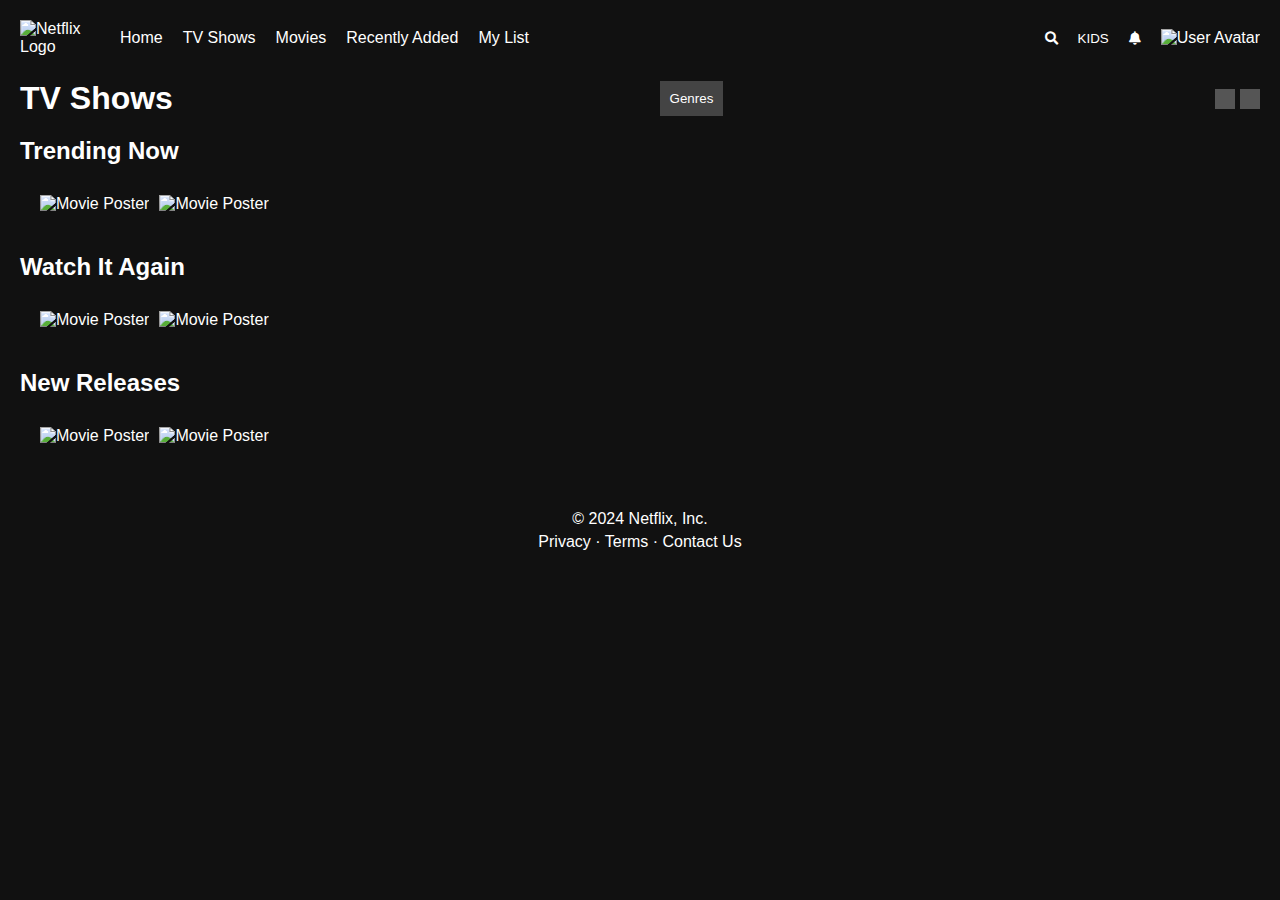
==== index.html @ fda11898 "." ====
<!DOCTYPE html>
<html lang="en">
<head>
    <meta charset="UTF-8">
    <meta name="viewport" content="width=device-width, initial-scale=1.0">
    <title>Netflix</title>
	    <link rel="stylesheet" href="https://cdnjs.cloudflare.com/ajax/libs/font-awesome/5.15.4/css/all.min.css">

    <link rel="stylesheet" href="assets/css/style.css">
</head>
<body>
    <div class="navbar">
        <div class="navbar_left">
            <img src="https://upload.wikimedia.org/wikipedia/commons/0/08/Netflix_2015_logo.svg" alt="Netflix Logo" class="logo">
            <ul class="navbar_menu">
                <li>Home</li>
                <li>TV Shows</li>
                <li>Movies</li>
                <li>Recently Added</li>
                <li>My List</li>
            </ul>
        </div>
        <div class="navbar_right">
            <button class="nav_btn"><i class="fas fa-search"></i></button>
            <button class="nav_btn">KIDS</button>
            <button class="nav_btn"><i class="fas fa-bell"></i></button>
            <div class="nav_profile">
                <img src="https://upload.wikimedia.org/wikipedia/commons/0/0b/Netflix-avatar.png" alt="User Avatar" class="avatar">
                <div class="dropdown_menu">
                    <ul>
                        <li>Account</li>
                        <li>Help Center</li>
                        <li>Sign Out</li>
                    </ul>
                </div>
            </div>
        </div>
    </div>

    <main>
        <div class="main_header">
            <h1>TV Shows</h1>
            <div class="dropdown">
                <button class="dropdown_btn">Genres</button>
                <div class="dropdown_content">
                    <a href="#">Action</a>
                    <a href="#">Comedy</a>
                    <a href="#">Drama</a>
                    <!-- Aggiungi altri generi -->
                </div>
            </div>
            <div class="layout_buttons">
                <button class="layout_btn"></button>
                <button class="layout_btn"></button>
            </div>
        </div>

        <div class="row">
            <h2>Trending Now</h2>
            <div class="row_posters">
                <img class="row_poster" src="https://image.tmdb.org/t/p/original/path_to_your_image.jpg" alt="Movie Poster">
                <img class="row_poster" src="https://image.tmdb.org/t/p/original/path_to_your_image.jpg" alt="Movie Poster">
                <!-- Aggiungi altre immagini di film -->
            </div>
        </div>

        <div class="row">
            <h2>Watch It Again</h2>
            <div class="row_posters">
                <img class="row_poster" src="https://image.tmdb.org/t/p/original/path_to_your_image.jpg" alt="Movie Poster">
                <img class="row_poster" src="https://image.tmdb.org/t/p/original/path_to_your_image.jpg" alt="Movie Poster">
                <!-- Aggiungi altre immagini di film -->
            </div>
        </div>

        <div class="row">
            <h2>New Releases</h2>
            <div class="row_posters">
                <img class="row_poster" src="https://image.tmdb.org/t/p/original/path_to_your_image.jpg" alt="Movie Poster">
                <img class="row_poster" src="https://image.tmdb.org/t/p/original/path_to_your_image.jpg" alt="Movie Poster">
                <!-- Aggiungi altre immagini di film -->
            </div>
        </div>
    </main>

    <footer class="footer">
        <p>&copy; 2024 Netflix, Inc.</p>
        <p>Privacy · Terms · Contact Us</p>
    </footer>
</body>
</html>
---- assets/css/style.css ----
* {
    box-sizing: border-box;
    margin: 0;
    padding: 0;
}

body {
    background-color: #111;
    color: white;
    font-family: 'Arial', sans-serif;
}

.navbar {
    display: flex;
    justify-content: space-between;
    align-items: center;
    padding: 20px;
    position: fixed;
    width: 100%;
    top: 0;
    z-index: 1;
    background-color: #111;
}

.logo {
    width: 80px;
}

.navbar_left {
    display: flex;
    align-items: center;
}

.navbar_menu {
    display: flex;
    list-style: none;
    margin-left: 20px;
}

.navbar_menu li {
    margin-right: 20px;
    cursor: pointer;
}

.navbar_right {
    display: flex;
    align-items: center;
}

.nav_btn {
    background: none;
    border: none;
    color: white;
    margin-right: 20px;
    cursor: pointer;
}

.nav_profile {
    position: relative;
}

.avatar {
    width: 30px;
    cursor: pointer;
}

.dropdown_menu {
    display: none;
    position: absolute;
    right: 0;
    background-color: #333;
    border: 1px solid #444;
    border-radius: 5px;
}

.dropdown_menu ul {
    list-style: none;
    padding: 10px;
}

.dropdown_menu li {
    padding: 10px 0;
    cursor: pointer;
}

.nav_profile:hover .dropdown_menu {
    display: block;
}

main {
    padding-top: 80px;
    padding-left: 20px;
    padding-right: 20px;
}

.main_header {
    display: flex;
    align-items: center;
    justify-content: space-between;
    margin-bottom: 20px;
}

.dropdown {
    position: relative;
    display: inline-block;
}

.dropdown_btn {
    background-color: #444;
    color: white;
    border: none;
    padding: 10px;
    cursor: pointer;
}

.dropdown_content {
    display: none;
    position: absolute;
    background-color: #444;
    min-width: 160px;
    box-shadow: 0px 8px 16px 0px rgba(0,0,0,0.2);
    z-index: 1;
}

.dropdown_content a {
    color: white;
    padding: 12px 16px;
    text-decoration: none;
    display: block;
}

.dropdown_content a:hover {
    background-color: #555;
}

.dropdown:hover .dropdown_content {
    display: block;
}

.layout_buttons {
    display: flex;
}

.layout_btn {
    width: 20px;
    height: 20px;
    background-color: #555;
    border: none;
    margin-left: 5px;
    cursor: pointer;
}

.row {
    margin-bottom: 20px;
}

.row h2 {
    margin-bottom: 10px;
}

.row_posters {
    display: flex;
    overflow-y: hidden;
    overflow-x: scroll;
    padding: 20px;
}

.row_poster {
    max-height: 200px;
    object-fit: contain;
    margin-right: 10px;
    transition: transform 0.2s;
}

.row_poster:hover {
    transform: scale(1.08);
}

.footer {
    background-color: #111;
    text-align: center;
    padding: 20px;
    margin-top: 20px;
}

.footer p {
    margin: 5px 0;
}
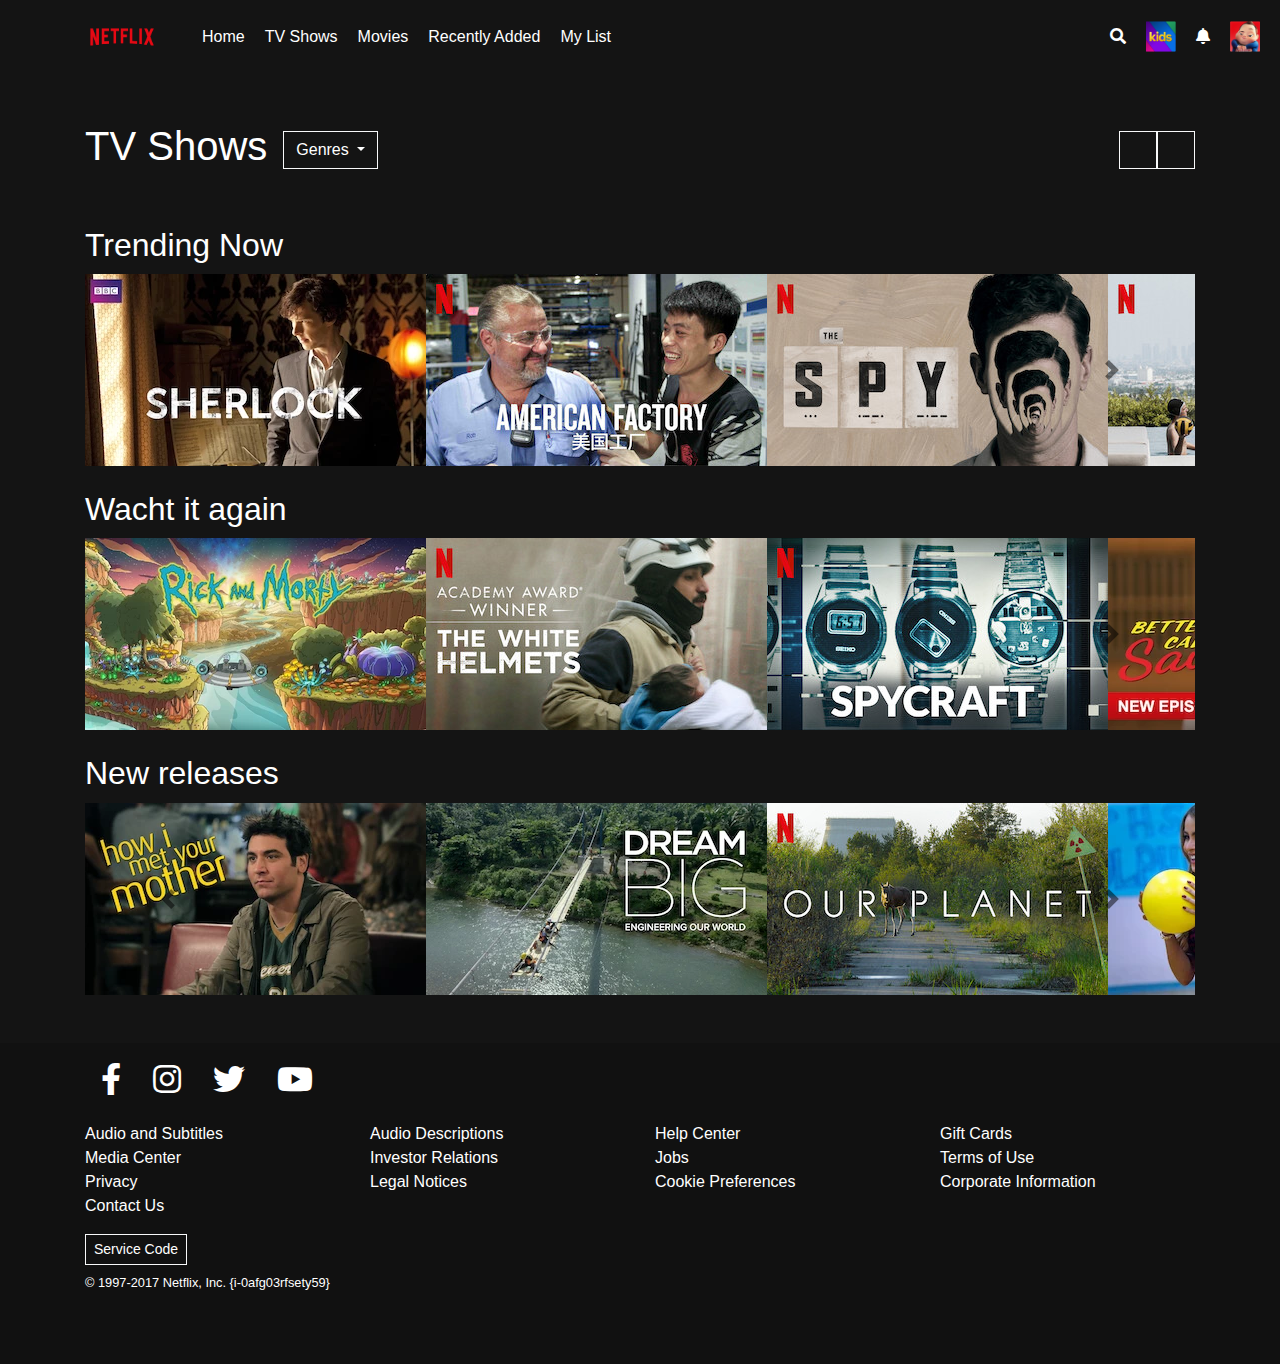
==== commit 5497124f: "." ====
--- a/index.html
+++ b/index.html
@@ -4,17 +4,17 @@
     <meta charset="UTF-8">
     <meta name="viewport" content="width=device-width, initial-scale=1.0">
     <title>Netflix</title>
-	    <link rel="stylesheet" href="https://cdnjs.cloudflare.com/ajax/libs/font-awesome/5.15.4/css/all.min.css">
-
+    <link href="https://stackpath.bootstrapcdn.com/bootstrap/4.5.2/css/bootstrap.min.css" rel="stylesheet">
+    <link rel="stylesheet" href="https://cdnjs.cloudflare.com/ajax/libs/font-awesome/5.15.4/css/all.min.css">
     <link rel="stylesheet" href="assets/css/style.css">
 </head>
 <body>
     <div class="navbar">
         <div class="navbar_left">
-            <img src="https://upload.wikimedia.org/wikipedia/commons/0/08/Netflix_2015_logo.svg" alt="Netflix Logo" class="logo">
+            <img src="assets/netflix_logo.png" alt="Netflix Logo" class="logo">
             <ul class="navbar_menu">
-                <li>Home</li>
-                <li>TV Shows</li>
+                <li class="disabled">Home</li>
+                <li class="active">TV Shows</li>
                 <li>Movies</li>
                 <li>Recently Added</li>
                 <li>My List</li>
@@ -22,10 +22,10 @@
         </div>
         <div class="navbar_right">
             <button class="nav_btn"><i class="fas fa-search"></i></button>
-            <button class="nav_btn">KIDS</button>
+            <button class="nav_btn"><img src="assets/kids_icon.png" width="30"></button>
             <button class="nav_btn"><i class="fas fa-bell"></i></button>
             <div class="nav_profile">
-                <img src="https://upload.wikimedia.org/wikipedia/commons/0/0b/Netflix-avatar.png" alt="User Avatar" class="avatar">
+                <img src="assets/avatar.png" alt="User Avatar" class="avatar">
                 <div class="dropdown_menu">
                     <ul>
                         <li>Account</li>
@@ -38,54 +38,173 @@
     </div>
 
     <main>
-        <div class="main_header">
-            <h1>TV Shows</h1>
-            <div class="dropdown">
-                <button class="dropdown_btn">Genres</button>
-                <div class="dropdown_content">
-                    <a href="#">Action</a>
-                    <a href="#">Comedy</a>
-                    <a href="#">Drama</a>
-                    <!-- Aggiungi altri generi -->
-                </div>
-            </div>
-            <div class="layout_buttons">
-                <button class="layout_btn"></button>
-                <button class="layout_btn"></button>
-            </div>
-        </div>
-
-        <div class="row">
-            <h2>Trending Now</h2>
-            <div class="row_posters">
-                <img class="row_poster" src="https://image.tmdb.org/t/p/original/path_to_your_image.jpg" alt="Movie Poster">
-                <img class="row_poster" src="https://image.tmdb.org/t/p/original/path_to_your_image.jpg" alt="Movie Poster">
-                <!-- Aggiungi altre immagini di film -->
-            </div>
-        </div>
-
-        <div class="row">
-            <h2>Watch It Again</h2>
-            <div class="row_posters">
-                <img class="row_poster" src="https://image.tmdb.org/t/p/original/path_to_your_image.jpg" alt="Movie Poster">
-                <img class="row_poster" src="https://image.tmdb.org/t/p/original/path_to_your_image.jpg" alt="Movie Poster">
-                <!-- Aggiungi altre immagini di film -->
-            </div>
-        </div>
-
-        <div class="row">
-            <h2>New Releases</h2>
-            <div class="row_posters">
-                <img class="row_poster" src="https://image.tmdb.org/t/p/original/path_to_your_image.jpg" alt="Movie Poster">
-                <img class="row_poster" src="https://image.tmdb.org/t/p/original/path_to_your_image.jpg" alt="Movie Poster">
-                <!-- Aggiungi altre immagini di film -->
+        <div class="container mt-5">
+            <div class="row d-flex justify-content-between align-items-center">
+                <!-- Heading and Dropdown -->
+                <div class="col-md-8 d-flex align-items-center">
+                    <h1 class="mr-3">TV Shows</h1>
+                    <div class="dropdown">
+                        <button class="btn btn-bg-transparent rounded-0 border-light dropdown-toggle" type="button" id="dropdownMenuButton" data-toggle="dropdown" aria-haspopup="true" aria-expanded="false">
+                            Genres
+                        </button>
+                        <div class="dropdown-menu" aria-labelledby="dropdownMenuButton">
+                            <a class="dropdown-item" href="#">Action</a>
+                            <a class="dropdown-item" href="#">Another action</a>
+                            <a class="dropdown-item" href="#">Something else here</a>
+                        </div>
+                    </div>
+                </div>
+                <!-- Buttons with Icons -->
+                <div class="col-md-4 d-flex justify-content-end">
+                    <button class="btn border-light rounded-0"><i class="fa-solid fa-align-left"></i></button>
+                    <button class="btn border-light rounded-0"><i class="fa-brands fa-microsoft"></i></button>
+                </div>
+            </div>
+        </div>
+
+        <div class="container mt-5">
+            <!-- Prima riga -->
+            <div class="row mb-4">
+                <div class="col-12">
+                    <h2>Trending Now</h2>
+                    <div id="carouselExampleControls1" class="carousel slide" data-ride="carousel">
+                        <div class="carousel-inner">
+                            <div class="carousel-item active">
+                                <div class="d-flex">
+                                    <img src="assets/media/media0.webp" class="d-block w-100" alt="Image 1">
+                                    <img src="assets/media/media1.jpg" class="d-block w-100" alt="Image 2">
+                                    <img src="assets/media/media10.jpg" class="d-block w-100" alt="Image 3">
+                                    <img src="assets/media/media11.jpg" class="d-block w-100" alt="Image 4">
+                                    <img src="assets/media/media12.jpg" class="d-block w-100" alt="Image 5">
+                                    <img src="assets/media/media13.jpg" class="d-block w-100" alt="Image 6">
+                                    <img src="assets/media/media15.jpg" class="d-block w-100" alt="Image 7">
+                                </div>
+                            </div>
+                        </div>
+                        <a class="carousel-control-prev" href="#carouselExampleControls1" role="button" data-slide="prev">
+                            <span class="carousel-control-prev-icon" aria-hidden="true"></span>
+                            <span class="sr-only">Previous</span>
+                        </a>
+                        <a class="carousel-control-next" href="#carouselExampleControls1" role="button" data-slide="next">
+                            <span class="carousel-control-next-icon" aria-hidden="true"></span>
+                            <span class="sr-only">Next</span>
+                        </a>
+                    </div>
+                </div>
+            </div>
+
+            <!-- Seconda riga -->
+            <div class="row mb-4">
+                <div class="col-12">
+                    <h2>Wacht it again</h2>
+                    <div id="carouselExampleControls2" class="carousel slide" data-ride="carousel">
+                        <div class="carousel-inner">
+                            <div class="carousel-item active">
+                                <div class="d-flex">
+                                    <img src="assets/media/media16.webp" class="d-block w-100" alt="Image 1">
+                                    <img src="assets/media/media17.jpg" class="d-block w-100" alt="Image 2">
+                                    <img src="assets/media/media18.jpg" class="d-block w-100" alt="Image 3">
+                                    <img src="assets/media/media19.webp" class="d-block w-100" alt="Image 4">
+                                    <img src="assets/media/media2.webp" class="d-block w-100" alt="Image 5">
+                                    <img src="assets/media/media20.jpg" class="d-block w-100" alt="Image 6">
+                                    <img src="assets/media/media21.webp" class="d-block w-100" alt="Image 7">
+                                </div>
+                            </div>
+                        </div>
+                        <a class="carousel-control-prev" href="#carouselExampleControls2" role="button" data-slide="prev">
+                            <span class="carousel-control-prev-icon" aria-hidden="true"></span>
+                            <span class="sr-only">Previous</span>
+                        </a>
+                        <a class="carousel-control-next" href="#carouselExampleControls2" role="button" data-slide="next">
+                            <span class="carousel-control-next-icon" aria-hidden="true"></span>
+                            <span class="sr-only">Next</span>
+                        </a>
+                    </div>
+                </div>
+            </div>
+
+            <!-- Terza riga -->
+            <div class="row mb-4">
+                <div class="col-12">
+                    <h2>New releases</h2>
+                    <div id="carouselExampleControls3" class="carousel slide" data-ride="carousel">
+                        <div class="carousel-inner">
+                            <div class="carousel-item active">
+                                <div class="d-flex">
+                                    <img src="assets/media/media22.webp" class="d-block w-100" alt="Image 1">
+                                    <img src="assets/media/media23.webp" class="d-block w-100" alt="Image 2">
+                                    <img src="assets/media/media24.jpg" class="d-block w-100" alt="Image 3">
+                                    <img src="assets/media/media25.webp" class="d-block w-100" alt="Image 4">
+                                    <img src="assets/media/media26.webp" class="d-block w-100" alt="Image 5">
+                                    <img src="assets/media/media27.jpg" class="d-block w-100" alt="Image 6">
+                                    <img src="assets/media/a" class="d-block w-100" alt="Image 7">
+                                </div>
+                            </div>
+                        </div>
+                        <a class="carousel-control-prev" href="#carouselExampleControls3" role="button" data-slide="prev">
+                            <span class="carousel-control-prev-icon" aria-hidden="true"></span>
+                            <span class="sr-only">Previous</span>
+                        </a>
+                        <a class="carousel-control-next" href="#carouselExampleControls3" role="button" data-slide="next">
+                            <span class="carousel-control-next-icon" aria-hidden="true"></span>
+                            <span class="sr-only">Next</span>
+                        </a>
+                    </div>
+                </div>
             </div>
         </div>
     </main>
 
-    <footer class="footer">
-        <p>&copy; 2024 Netflix, Inc.</p>
-        <p>Privacy · Terms · Contact Us</p>
-    </footer>
+	<footer class="footer mt-5 text-white">
+		<div class="container">
+			<div class="row mb-4">
+				<div class="col d-flex justify-content-start">
+					<a href="#"><i class="fab fa-facebook-f fa-2x mx-3"></i></a>
+					<a href="#"><i class="fab fa-instagram fa-2x mx-3"></i></a>
+					<a href="#"><i class="fab fa-twitter fa-2x mx-3"></i></a>
+					<a href="#"><i class="fab fa-youtube fa-2x mx-3"></i></a>
+				</div>
+			</div>
+			<div class="row text-center text-md-left">
+				<div class="col-md-3 mb-3">
+					<ul class="list-unstyled">
+						<li><a href="#">Audio and Subtitles</a></li>
+						<li><a href="#">Media Center</a></li>
+						<li><a href="#">Privacy</a></li>
+						<li><a href="#">Contact Us</a></li>
+						<li class="mt-3"><button class="btn btn-sm btn-outline-light rounde rounded-0">Service Code</button></li>
+						<li class="mt-2 small">&copy; 1997-2017 Netflix, Inc. {i-0afg03rfsety59}</li>
+					</ul>
+				</div>
+				<div class="col-md-3 mb-3">
+					<ul class="list-unstyled">
+						<li><a href="#">Audio Descriptions</a></li>
+						<li><a href="#">Investor Relations</a></li>
+						<li><a href="#">Legal Notices</a></li>
+					</ul>
+				</div>
+				<div class="col-md-3 mb-3">
+					<ul class="list-unstyled">
+						<li><a href="#">Help Center</a></li>
+						<li><a href="#">Jobs</a></li>
+						<li><a href="#">Cookie Preferences</a></li>
+					</ul>
+				</div>
+				<div class="col-md-3 mb-3">
+					<ul class="list-unstyled">
+						<li><a href="#">Gift Cards</a></li>
+						<li><a href="#">Terms of Use</a></li>
+						<li><a href="#">Corporate Information</a></li>
+					</ul>
+				</div>
+			</div>
+		</div>
+	</footer>
+	
+
+    <script src="https://code.jquery.com/jquery-3.5.1.slim.min.js"></script>
+    <script src="https://cdn.jsdelivr.net/npm/@popperjs/core@2.9.2/dist/umd/popper.min.js"></script>
+    <script src="https://stackpath.bootstrapcdn.com/bootstrap/4.5.2/js/bootstrap.min.js"></script>
+    <script src="https://kit.fontawesome.com/b9d3fe47c6.js" crossorigin="anonymous"></script>
 </body>
 </html>
--- a/assets/css/style.css
+++ b/assets/css/style.css
@@ -5,36 +5,41 @@
 }
 
 body {
-    background-color: #111;
+    background-color: #141414;
     color: white;
     font-family: 'Arial', sans-serif;
 }
 
 .navbar {
+	
     display: flex;
     justify-content: space-between;
     align-items: center;
     padding: 20px;
-    position: fixed;
+    
     width: 100%;
-    top: 0;
+   
     z-index: 1;
-    background-color: #111;
+    background-color: #141414;
+    color: white;
 }
 
 .logo {
     width: 80px;
+	margin-right: 20px;
 }
 
 .navbar_left {
     display: flex;
     align-items: center;
+	padding-left: 5%;
 }
 
 .navbar_menu {
     display: flex;
     list-style: none;
     margin-left: 20px;
+	margin-bottom: 0px;
 }
 
 .navbar_menu li {
@@ -88,66 +93,9 @@
 }
 
 main {
-    padding-top: 80px;
+   
     padding-left: 20px;
     padding-right: 20px;
-}
-
-.main_header {
-    display: flex;
-    align-items: center;
-    justify-content: space-between;
-    margin-bottom: 20px;
-}
-
-.dropdown {
-    position: relative;
-    display: inline-block;
-}
-
-.dropdown_btn {
-    background-color: #444;
-    color: white;
-    border: none;
-    padding: 10px;
-    cursor: pointer;
-}
-
-.dropdown_content {
-    display: none;
-    position: absolute;
-    background-color: #444;
-    min-width: 160px;
-    box-shadow: 0px 8px 16px 0px rgba(0,0,0,0.2);
-    z-index: 1;
-}
-
-.dropdown_content a {
-    color: white;
-    padding: 12px 16px;
-    text-decoration: none;
-    display: block;
-}
-
-.dropdown_content a:hover {
-    background-color: #555;
-}
-
-.dropdown:hover .dropdown_content {
-    display: block;
-}
-
-.layout_buttons {
-    display: flex;
-}
-
-.layout_btn {
-    width: 20px;
-    height: 20px;
-    background-color: #555;
-    border: none;
-    margin-left: 5px;
-    cursor: pointer;
 }
 
 .row {
@@ -160,7 +108,6 @@
 
 .row_posters {
     display: flex;
-    overflow-y: hidden;
     overflow-x: scroll;
     padding: 20px;
 }
@@ -175,7 +122,24 @@
 .row_poster:hover {
     transform: scale(1.08);
 }
-
+.carousel-item img {
+	width: 100%;
+	height: auto;
+	margin-right: 0;
+}
+.carousel-inner {
+	display: flex;
+}
+.carousel-item {
+	display: flex;
+}
+.carousel-item img {
+	width: 100%;
+	height: auto;
+}
+.carousel-control-prev, .carousel-control-next {
+	filter: invert(100%);
+}
 .footer {
     background-color: #111;
     text-align: center;
@@ -186,3 +150,23 @@
 .footer p {
     margin: 5px 0;
 }
+.footer a {
+    color: white !important;
+}
+
+.footer i {
+    color: white !important;
+}
+
+.btn {
+    color: white;
+}
+
+.layout_btn {
+    width: 20px;
+    height: 20px;
+    background-color: #555;
+    border: none;
+    margin-left: 5px;
+    cursor: pointer;
+}
